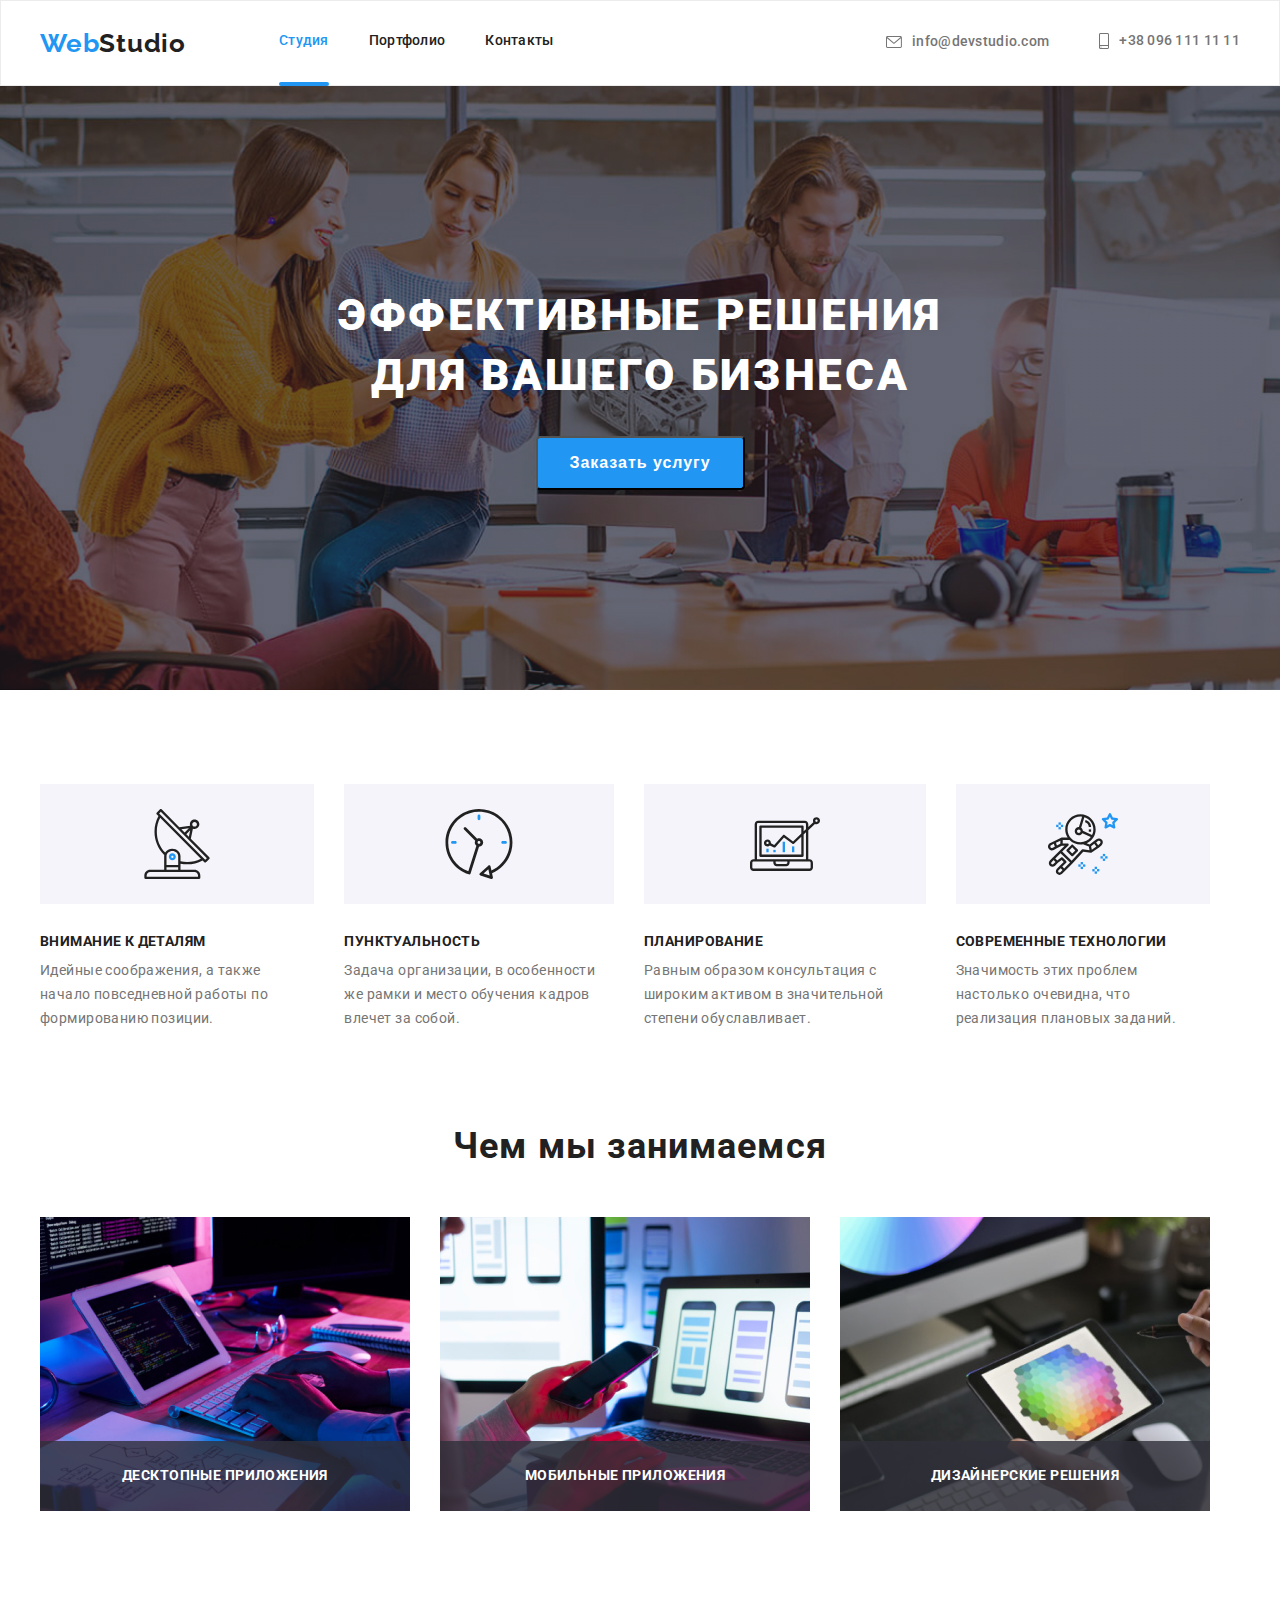
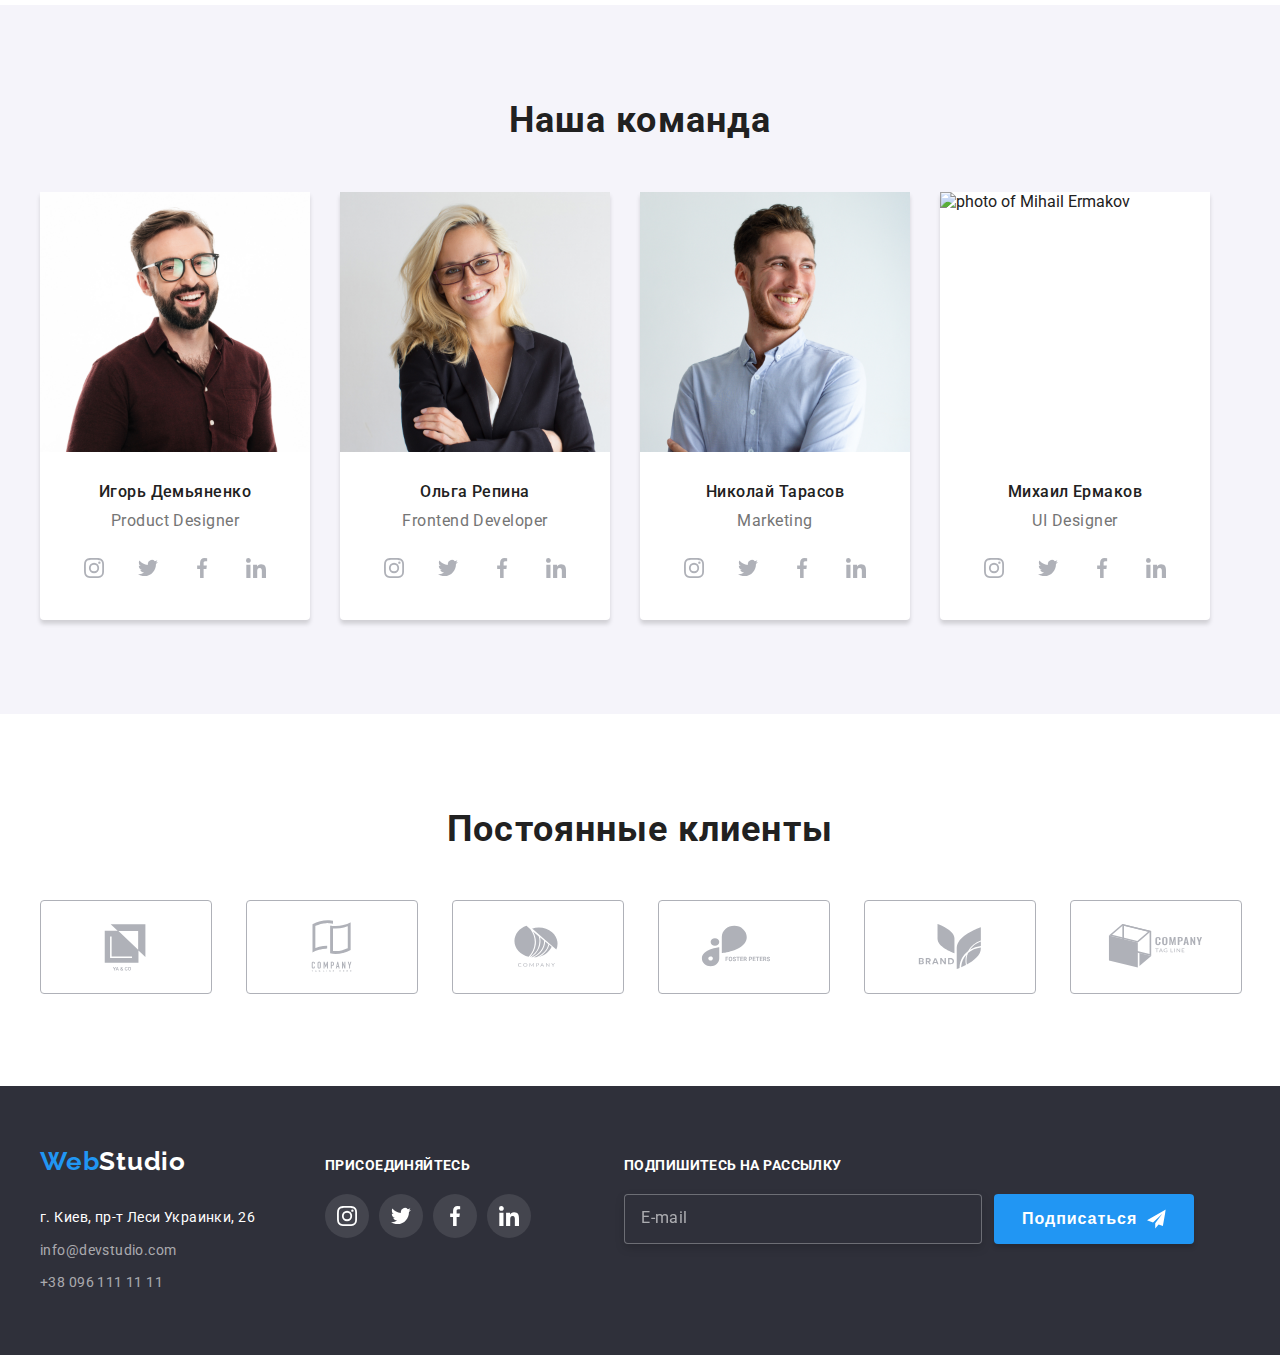
==== index.html @ ad02ba3b "footer+" ====
<!DOCTYPE html>
<html lang="en">
  <head>
    <meta charset="UTF-8" />
    <meta http-equiv="X-UA-Compatible" content="IE=edge" />
    <meta name="viewport" content="width=device-width, initial-scale=1.0" />
    <title>Studio</title>
    <link
      rel="stylesheet"
      href="https://cdnjs.cloudflare.com/ajax/libs/modern-normalize/1.1.0/modern-normalize.min.css"
      integrity="sha512-wpPYUAdjBVSE4KJnH1VR1HeZfpl1ub8YT/NKx4PuQ5NmX2tKuGu6U/JRp5y+Y8XG2tV+wKQpNHVUX03MfMFn9Q=="
      crossorigin="anonymous"
      referrerpolicy="no-referrer"
    />
    <link rel="preconnect" href="https://fonts.gstatic.com" />
    <link rel="preconnect" href="https://fonts.googleapis.com" />
    <link rel="preconnect" href="https://fonts.gstatic.com" crossorigin />
    <link
      href="https://fonts.googleapis.com/css2?family=Raleway:wght@700&family=Roboto:wght@400;500;700;900&display=swap"
      rel="stylesheet"
    />
    <link rel="stylesheet" href="./css/styles.css" />
  </head>
  <body>
    <div>
      <!--Шапка сайта-->
      <header class="page-header">
        <div class="container header-container">
          <nav class="nav-box">
            <a class="nav-logo" href="./index.html"
              ><span class="logo-web">Web</span><span class="logo-studio">Studio</span></a
            >
            <ul class="site-nav">
              <li class="nav-item"><a href="" class="link current">Студия</a></li>
              <li class="nav-item"><a href="./portfolio.html" class="link">Портфолио</a></li>
              <li class="nav-item"><a href="" class="link">Контакты</a></li>
            </ul>
          </nav>
          <!--Контакты -->
          <ul class="contact-nav">
            <li class="item">
              <a href="mailto:info@devstudio.com" class="contacts-link">
                <svg class="contact-nav-icon-f">
                  <use href="./images/hover-images/sprite-hover.svg#icon-envelope-2"></use>
                </svg>
                info@devstudio.com
              </a>
            </li>
            <li class="item">
              <a href="tel:+380961111111" class="contacts-link">
                <svg class="contact-nav-icon-s">
                  <use href="./images/hover-images/sprite-hover.svg#icon-smartphone-2"></use>
                </svg>
                +38 096 111 11 11
              </a>
            </li>
          </ul>
        </div>
      </header>
      <main>
        <!--Герой-hero-->
        <section class="hero">
          <div class="container">
            <div class="hero-container">
              <h1 class="hero-title centered">Эффективные решения для вашего бизнеса</h1>
              <button type="button" class="hero-button" data-modal-open>Заказать услугу</button>
            </div>
          </div>
        </section>
        <!--Приемущества-features-->
        <section class="section">
          <div class="container">
            <h2 class="visually-hidden">Приемущества</h2>
            <ul class="feature-list">
              <li class="feature-item">
                <div class="feature-icon">
                  <svg class="icon">
                    <use href="./images/features-images/sprite-feature.svg#icon-antenna-1"></use>
                  </svg>
                </div>
                <h3 class="feature-title">Внимание к деталям</h3>
                <p class="feature-text">
                  Идейные соображения, а также начало повседневной работы по формированию позиции.
                </p>
              </li>
              <li class="feature-item">
                <div class="feature-icon">
                  <svg class="icon">
                    <use href="./images/features-images/sprite-feature.svg#icon-clock-1"></use>
                  </svg>
                </div>
                <h3 class="feature-title">Пунктуальность</h3>
                <p class="feature-text">
                  Задача организации, в особенности же рамки и место обучения кадров влечет за
                  собой.
                </p>
              </li>
              <li class="feature-item">
                <div class="feature-icon">
                  <svg class="icon">
                    <use href="./images/features-images/sprite-feature.svg#icon-diagram-1"></use>
                  </svg>
                </div>
                <h3 class="feature-title">Планирование</h3>
                <p class="feature-text">
                  Равным образом консультация с широким активом в значительной степени
                  обуславливает.
                </p>
              </li>
              <li class="feature-item">
                <div class="feature-icon">
                  <svg class="icon">
                    <use href="./images/features-images/sprite-feature.svg#icon-astronaut-1"></use>
                  </svg>
                </div>
                <h3 class="feature-title">Современные технологии</h3>
                <p class="feature-text">
                  Значимость этих проблем настолько очевидна, что реализация плановых заданий.
                </p>
              </li>
            </ul>
          </div>
        </section>
        <!--Чем мы занимаемся -  About us-->
        <section class="section about-us-section">
          <div class="container">
            <h2 class="about-us-title">Чем мы занимаемся</h2>
            <ul class="about-us-list">
              <li class="about-us-item">
                <div class="applications-image">
                  <img src="./images/about1.jpg" alt="computer image" width="370" height="295" />
                  <div class="applications">
                    <p class="applications-text">Десктопные приложения</p>
                  </div>
                </div>
              </li>
              <li class="about-us-item">
                <div class="applications-image">
                  <img
                    src="./images/about2.jpg"
                    alt="picture of phone and laptop"
                    width="370"
                    height="295"
                  />
                  <div class="applications">
                    <p class="applications-text">Мобильные приложения</p>
                  </div>
                </div>
              </li>
              <li class="about-us-item">
                <div class="applications-image">
                  <img src="./images/about3.jpg" alt="tablet image" width="370" height="295" />
                  <div class="applications">
                    <p class="applications-text">Дизайнерские решения</p>
                  </div>
                </div>
              </li>
            </ul>
          </div>
        </section>
        <!--Наша команда - team-->
        <section class="section team">
          <div class="container">
            <h2 class="team-head-title">Наша команда</h2>
            <ul class="team-list">
              <li class="team-item">
                <article class="card">
                  <div class="card-thumb">
                    <img
                      src="./images/human1.jpg"
                      alt="photo of Igor Demyanenko"
                      width="270"
                      height="260"
                    />
                  </div>
                  <div class="card-content">
                    <h3 class="title">Игорь Демьяненко</h3>
                    <p class="text">Product Designer</p>
                    <ul class="social-list">
                      <li class="social-item">
                        <a href="#" class="social-link">
                          <svg class="social-icon">
                            <use
                              href="./images/Social-list-image/symbol-defs1.svg#icon-instagram1-1"
                            ></use>
                          </svg>
                        </a>
                      </li>
                      <li class="social-item">
                        <a href="#" class="social-link">
                          <svg class="social-icon">
                            <use
                              href="./images/Social-list-image/symbol-defs1.svg#icon-twitter2-1"
                            ></use>
                          </svg>
                        </a>
                      </li>
                      <li class="social-item">
                        <a href="#" class="social-link">
                          <svg class="social-icon">
                            <use
                              href="./images/Social-list-image/symbol-defs1.svg#icon-facebook3-1"
                            ></use>
                          </svg>
                        </a>
                      </li>
                      <li class="social-item">
                        <a href="#" class="social-link">
                          <svg class="social-icon">
                            <use
                              href="./images/Social-list-image/symbol-defs1.svg#icon-linkedin4-1"
                            ></use>
                          </svg>
                        </a>
                      </li>
                    </ul>
                  </div>
                </article>
              </li>
              <li class="team-item">
                <article class="card">
                  <img
                    src="./images/human2.jpg"
                    alt="photo of Olga Repina"
                    width="270"
                    height="260"
                  />
                  <div class="card-content">
                    <h3 class="title">Ольга Репина</h3>
                    <p class="text">Frontend Developer</p>
                    <ul class="social-list">
                      <li class="social-item">
                        <a href="#" class="social-link">
                          <svg class="social-icon">
                            <use
                              href="./images/Social-list-image/symbol-defs1.svg#icon-instagram1-1"
                            ></use>
                          </svg>
                        </a>
                      </li>
                      <li class="social-item">
                        <a href="#" class="social-link">
                          <svg class="social-icon">
                            <use
                              href="./images/Social-list-image/symbol-defs1.svg#icon-twitter2-1"
                            ></use>
                          </svg>
                        </a>
                      </li>
                      <li class="social-item">
                        <a href="#" class="social-link">
                          <svg class="social-icon">
                            <use
                              href="./images/Social-list-image/symbol-defs1.svg#icon-facebook3-1"
                            ></use>
                          </svg>
                        </a>
                      </li>
                      <li class="social-item">
                        <a href="#" class="social-link">
                          <svg class="social-icon">
                            <use
                              href="./images/Social-list-image/symbol-defs1.svg#icon-linkedin4-1"
                            ></use>
                          </svg>
                        </a>
                      </li>
                    </ul>
                  </div>
                </article>
              </li>
              <li class="team-item">
                <article class="card">
                  <img
                    src="./images/human3.jpg"
                    alt="photo of Nikolay Tarasov"
                    width="270"
                    height="260"
                  />
                  <div class="card-content">
                    <h3 class="title">Николай Тарасов</h3>
                    <p class="text">Marketing</p>
                    <ul class="social-list">
                      <li class="social-item">
                        <a href="#" class="social-link">
                          <svg class="social-icon">
                            <use
                              href="./images/Social-list-image/symbol-defs1.svg#icon-instagram1-1"
                            ></use>
                          </svg>
                        </a>
                      </li>
                      <li class="social-item">
                        <a href="#" class="social-link">
                          <svg class="social-icon">
                            <use
                              href="./images/Social-list-image/symbol-defs1.svg#icon-twitter2-1"
                            ></use>
                          </svg>
                        </a>
                      </li>
                      <li class="social-item">
                        <a href="#" class="social-link">
                          <svg class="social-icon">
                            <use
                              href="./images/Social-list-image/symbol-defs1.svg#icon-facebook3-1"
                            ></use>
                          </svg>
                        </a>
                      </li>
                      <li class="social-item">
                        <a href="#" class="social-link">
                          <svg class="social-icon">
                            <use
                              href="./images/Social-list-image/symbol-defs1.svg#icon-linkedin4-1"
                            ></use>
                          </svg>
                        </a>
                      </li>
                    </ul>
                  </div>
                </article>
              </li>
              <li class="team-item">
                <article class="card">
                  <img
                    src="./images/img_human4.svg"
                    alt="photo of Mihail Ermakov"
                    width="270"
                    height="260"
                  />
                  <div class="card-content">
                    <h3 class="title">Михаил Ермаков</h3>
                    <p class="text">UI Designer</p>
                    <ul class="social-list">
                      <li class="social-item">
                        <a href="#" class="social-link">
                          <svg class="social-icon">
                            <use
                              href="./images/Social-list-image/symbol-defs1.svg#icon-instagram1-1"
                            ></use>
                          </svg>
                        </a>
                      </li>
                      <li class="social-item">
                        <a href="#" class="social-link">
                          <svg class="social-icon">
                            <use
                              href="./images/Social-list-image/symbol-defs1.svg#icon-twitter2-1"
                            ></use>
                          </svg>
                        </a>
                      </li>
                      <li class="social-item">
                        <a href="#" class="social-link">
                          <svg class="social-icon">
                            <use
                              href="./images/Social-list-image/symbol-defs1.svg#icon-facebook3-1"
                            ></use>
                          </svg>
                        </a>
                      </li>
                      <li class="social-item">
                        <a href="#" class="social-link">
                          <svg class="social-icon">
                            <use
                              href="./images/Social-list-image/symbol-defs1.svg#icon-linkedin4-1"
                            ></use>
                          </svg>
                        </a>
                      </li>
                    </ul>
                  </div>
                </article>
              </li>
            </ul>
          </div>
        </section>
        <!--Клиенты - clients-->
        <section class="section clients">
          <div class="container">
            <h2 class="section-title">Постоянные клиенты</h2>
            <ul class="client-list">
              <li class="client-item">
                <a href="#" class="client-link">
                  <svg class="client-icon">
                    <use href="./images/clients-images/symbol-defs1.svg#icon-Logo-1-1"></use>
                  </svg>
                </a>
              </li>
              <li class="client-item">
                <a href="#" class="client-link">
                  <svg class="client-icon">
                    <use href="./images/clients-images/symbol-defs1.svg#icon-Logo-2-1"></use>
                  </svg>
                </a>
              </li>
              <li class="client-item">
                <a href="#" class="client-link">
                  <svg class="client-icon">
                    <use href="./images/clients-images/symbol-defs1.svg#icon-Logo-3-1"></use>
                  </svg>
                </a>
              </li>
              <li class="client-item">
                <a href="#" class="client-link">
                  <svg class="client-icon">
                    <use href="./images/clients-images/symbol-defs1.svg#icon-Logo-4-1"></use>
                  </svg>
                </a>
              </li>
              <li class="client-item">
                <a href="#" class="client-link">
                  <svg class="client-icon">
                    <use href="./images/clients-images/symbol-defs1.svg#icon-Logo-5-1"></use>
                  </svg>
                </a>
              </li>
              <li class="client-item">
                <a href="#" class="client-link">
                  <svg class="client-icon">
                    <use href="./images/clients-images/symbol-defs1.svg#icon-Logo-6-1"></use>
                  </svg>
                </a>
              </li>
            </ul>
          </div>
        </section>
      </main>
      <!--************Footer****************-->
      <footer class="footer">
        <div class="container footer-container">
          <div class="footer-addres">
            <a class="footer-logo" href="#"
              ><span class="f-web">Web</span><span class="f-webstudio">Studio</span></a
            >
            <address class="adress">
              <ul class="footer-addres">
                <li class="footer-item">
                  <a
                    href="https://www.google.com/maps/place/%D0%B1%D1%83%D0%BB%D1%8C%D0%B2%D0%B0%D1%80+%D0%9B%D0%B5%D1%81%D1%96+%D0%A3%D0%BA%D1%80%D0%B0%D1%97%D0%BD%D0%BA%D0%B8,+26,+%D0%9A%D0%B8%D1%97%D0%B2,+02000/@50.4271245,30.5353084,15.75z/data=!4m5!3m4!1s0x40d4cf0e033ecbe9:0x57a4dffefec77da0!8m2!3d50.4265807!4d30.5383858"
                    class="address-map"
                    >г. Киев, пр-т Леси Украинки, 26</a
                  >
                </li>
                <li class="footer-item">
                  <a href="mailto:info@devstudio.com" class="contacts">info@devstudio.com</a>
                </li>
                <li class="footer-item">
                  <a href="tel:+380961111111" class="contacts">+38 096 111 11 11</a>
                </li>
              </ul>
            </address>
          </div>

          <div class="fsocial-title">
            <h2 class="footer-title">присоединяйтесь</h2>
            <ul class="fsocial-list">
              <li class="fsocial-item">
                <a href="#" class="fsocial-link">
                  <svg class="fsocial-icon">
                    <use href="./images/footer-networks/sprite-footer1.svg#icon-instagram1-1"></use>
                  </svg>
                </a>
              </li>
              <li class="fsocial-item">
                <a href="#" class="fsocial-link">
                  <svg class="fsocial-icon" width="20" height="20">
                    <use href="./images/footer-networks/sprite-footer1.svg#icon-twitter2-1"></use>
                  </svg>
                </a>
              </li>
              <li class="fsocial-item">
                <a href="#" class="fsocial-link">
                  <svg class="fsocial-icon" width="20" height="20">
                    <use href="./images/footer-networks/sprite-footer1.svg#icon-facebook3-1"></use>
                  </svg>
                </a>
              </li>
              <li class="fsocial-item">
                <a href="#" class="fsocial-link">
                  <svg class="fsocial-icon" width="20" height="20">
                    <use href="./images/footer-networks/sprite-footer1.svg#icon-linkedin4-1"></use>
                  </svg>
                </a>
              </li>
            </ul>
          </div>

          <div class="subscribe-container">
            <h2 class="sub-text">Подпишитесь на рассылку</h2>
            <ul class="subscribe-email">
              <!-- div class="subscribe-email" -->
              <li class="www">
                <label for="subscribe-email" class="subscribe-title"></label>
                <input
                  id="subscribe-email"
                  class="subscribe-input"
                  type="email"
                  name="email"
                  placeholder="E-mail"
                />
                <!-- </div> -->
              </li>
              <li class="www">
                <button type="submit" class="subscribe-submit">
                  Подписаться
                  <svg class="icon-send" width="24" height="24">
                    <use href="./images/footer-networks/sprite-footer2.svg#icon-airplane2"></use>
                  </svg>
                </button>
              </li>
            </ul>
          </div>
        </div>
      </footer>
    </div>

    <!---------------Modal window------------------>

    <div class="backdrop is-hidden" data-modal>
      <div class="modal">
        <button class="modal-close" data-modal-close>
          <svg class="modal-close-icon" width="11" height="11">
            <use href="./images/modal/symbol-defs.svg#icon-closed-button"></use>
          </svg>
        </button>
      </div>
    </div>

    <script src="./js/modal.js"></script>
  </body>
</html>
---- css/styles.css ----
:root {
  --titles-text-color-first: #212121;
  --text-color: #757575;
  --accent-color-text: #ffffff;
  --accent-color: #2196f3;
  --accent-color-sec: #1a72b9;
  --background-color: #2f303a;
  --logo-color: #000000;
  --backing-color: #f5f4fa;
  --header-color: #ececec;
  --portfolio-color: #e5e5e5;
  --clients-color: #afb1b8;
  --time: cubic-bezier(0.4, 0, 0.2, 1);

  /* первичный цвет фона - #E5E5E5; */
  /*  вторичный цвет фона - #F5F4FA;*/
  /* основной фон кнопок партфолио #F5F4FA */
}
h1,
h2,
h3,
h4,
h5,
h6,
p {
  margin-top: 0;
  margin-bottom: 0;
}
ul {
  margin: 0;
  list-style: none;
  padding-inline-start: 0;
}
a {
  text-decoration: none;
  cursor: pointer;
}
img {
  display: block;
  max-width: 100%;
  height: auto;
}
body {
  font-family: Roboto, sans-serif;
  background-color: var(-accent-color-text);
  color: var(--titles-text-color-first);
  margin: 0; /* Чтобы снять авто-margin браузера*/
}
ul {
  list-style: none;
  padding: 0;
}
.visually-hidden {
  position: absolute;
  clip: rect(0 0 0 0);
  width: 1px;
  height: 1px;
  margin: -1px;
}
/* Page-header */
.page-header {
  border: 1px solid var(--header-color);
}
.header-container {
  display: flex;
  align-items: center;
}
.container {
  width: 1200px;
  margin-left: auto;
  margin-right: auto;
  padding-left: 15px;
  padding-right: 15px;
}
.nav-box {
  align-items: center;
  /* justify-content: space-between; */
  background-color: var(--accent-color-text);
}

.site-nav .link .current {
  color: var(--accent-color);
}
.link.current {
  color: var(--accent-color);
}
.current::after {
  content: '';
  display: block;
  position: relative;
  top: 33px;

  width: 100%;
  height: 4px;
  background-color: var(--accent-color);
  border-radius: 2px;
}

.nav-logo {
  margin-right: 93px;
}
.site-nav {
  display: flex;
}
.site-nav .nav-item + .nav-item {
  margin-left: 40px;
}
.nav-logo {
  margin-right: 93px;
  text-decoration: none;
}
.logo-web {
  font-family: Raleway, sans-serif;
  color: var(--accent-color);
  font-weight: 700;
  font-size: 26px;
  line-height: 1.19;
  letter-spacing: 0.03em;

  transition: color 250ms var(--time);
}
.logo-web:hover,
.logo-web:focus {
  color: var(--accent-color);
}
.logo-studio {
  font-family: Raleway, sans-serif;
  color: var(--titles-text-color-first);
  font-weight: 700;
  font-size: 26px;
  line-height: 1.19;
  letter-spacing: 0.03em;

  transition: color 250ms var(--time);
}
.logo-studio:hover,
.logo-studio:focus {
  color: var(--accent-color);
}
.nav-box {
  display: flex;
}
.site-nav {
  display: flex;
}
/* .site-nav .item+ .item{
  margin-left: 50px;
} */
/* .site-nav .item:not(:last-child) {
  margin-right: 50px;
} */
.site-nav .link {
  display: block; /* делает элемент блочным */
  padding-top: 32px;
  padding-bottom: 32px;
  color: var(--titles-text-color-first);
  font-weight: 500;
  font-size: 14px;
  line-height: 1.14;
  letter-spacing: 0.02em;
  text-decoration: none;

  transition: color 250ms var(--time);
}
.site-nav .link:hover,
.site-nav .link:focus {
  color: var(--accent-color);
}
.site-nav .link.current {
  color: var(--accent-color);
}
/* Contacts */
.contact-nav {
  display: flex;
  margin-left: auto;
}
.contact-nav .item + .item {
  margin-left: 50px;
}
.contact-nav-icon-f {
  width: 16px;
  height: 12px;
  margin-right: 10px;
  fill: currentColor;
}
.contact-nav-icon-s {
  width: 10px;
  height: 16px;
  margin-right: 10px;
  fill: currentColor;
}
.contacts-link {
  display: inline-flex;
  align-items: center;
  color: var(--text-color);
  font-weight: 500;
  font-size: 14px;
  line-height: 1.14;
  letter-spacing: 0.02em;

  transition: color 250ms var(--time);
}
.contact-nav.item:last-child {
  margin-right: 0;
}
.contacts-link:hover,
.contacts-link:focus {
  color: var(--accent-color);
}

/* Hero */
.hero {
  padding-top: 200px;
  padding-bottom: 200px;
  max-width: 1600px;
  margin-left: auto;
  margin-right: auto;
  text-align: center;
  background-repeat: no-repeat;
  background-size: cover;
  background-position: center;
  background-image: linear-gradient(to right, rgba(47, 48, 58, 0.4), rgba(47, 48, 58, 0.4)),
    url(../images/Head.jpg);
}
.hero-title.centered {
  text-align: center;
  margin-bottom: 30px;
  width: 696px;
  text-align: center;
  margin-left: auto;
  margin-right: auto;
  font-weight: 900;
  font-size: 44px;
  line-height: 1.36;
  letter-spacing: 0.06em;
  text-transform: uppercase;
  color: var(--accent-color-text);
}
/* Hero button*/
.hero-button {
  color: var(--accent-color-text);
  background-color: var(--accent-color);
  cursor: pointer;
  font-weight: 700;
  font-size: 16px;
  line-height: 1.87;
  letter-spacing: 0.06em;
  text-decoration: none;
  border-radius: 4px;
  padding: 10px 32px;

  transition: background-color 250ms var(--time);
}
.hero-button:hover,
.hero-button:focus {
  color: var(--accent-color-text);
  background-color: var(--accent-color-sec);
}
/* Features - Приемущества */
.hidden {
  visibility: hidden;
}
.section {
  padding: 94px 0;
}
.section-titles h2 {
  visibility: hidden;
}
.feature-list {
  display: flex;
}

.feature-item:not(first-child) {
  margin-right: 30px;
}
.feature-title {
  color: var(--titles-text-color-first);
  font-weight: 700;
  font-size: 14px;
  line-height: 1.14;
  letter-spacing: 0.03em;
  text-transform: uppercase;
}
.feature-text {
  margin-top: 10px;
  color: var(--text-color);
  font-size: 14px;
  line-height: 1.71;
  letter-spacing: 0.03em;
}
.feature-icon {
  display: flex;
  justify-content: center;
  align-items: center;
  height: 120px;
  background-color: var(--backing-color);
  margin-bottom: 30px;
}
.feature-icon .icon {
  width: 70px;
  height: 70px;
}
/* About us */
.about-us-section {
  text-align: center;
  padding-top: 0px;
  padding-bottom: 94px;
}
.about-us-title {
  color: var(--titles-text-color-first);
  font-weight: 700;
  font-size: 36px;
  line-height: 1.17;
  text-align: center;
  letter-spacing: 0.03em;
}
.about-us-list {
  display: flex;
  margin-top: 50px;
  margin-left: -30px;
}
.about-us-item {
  margin-left: 30px;
}
.applications-image {
  position: relative;
}
.applications {
  position: absolute;
  bottom: 0;
  display: flex;
  justify-content: center;
  align-items: center;
  width: 370px;
  height: 70px;
  background-color: rgba(47, 48, 58, 0.8);
}
.applications-text {
  color: var(--accent-color-text);
  font-weight: 700;
  font-size: 14px;
  line-height: 1.14;
  text-align: center;
  letter-spacing: 0.03em;
  text-transform: uppercase;
}
/* .about-us-item:first-child {
  margin-left: 0px;
} */
/*Team */
.team {
  background-color: var(--backing-color);
}
.team-container {
  margin-left: auto;
  margin-right: auto;
  padding-left: 15px;
  padding-right: 15px;
}
.team-head-title {
  margin-bottom: 50px;
  color: var(-titles-text-color-first);
  font-weight: 700;
  font-size: 36px;
  line-height: 1.17;
  text-align: center;
  letter-spacing: 0.03em;
}
.team-list {
  display: flex;
  margin-left: -30px;
}
.team-item {
  flex-basis: calc(100% / 4-30px);
  margin-left: 30px;
  background-color: var(--accent-color-text);
  border-radius: 0px 0px 4px 4px;
  box-shadow: 0px 4px 4px rgba(0, 0, 0, 0.15);
}
.card-content {
  padding-top: 30px;
  padding-bottom: 30px;
}
.title {
  color: var(--titles-text-color-first);
  font-weight: 500;
  font-size: 16px;
  line-height: 1.19;
  text-align: center;
  letter-spacing: 0.03em;
}
.text {
  color: var(--text-color);
  margin-top: 10px;
  font-weight: normal;
  font-size: 16px;
  line-height: 1.19;
  text-align: center;
  letter-spacing: 0.03em;
}
.social-list {
  display: flex;
  justify-content: center;
  margin-top: 16px;
}
.social-item {
  width: 44px;
  height: 44px;
  margin-left: 10px;
}
.social-item:first-child {
  margin-left: 0;
}

.social-link {
  display: flex;
  align-items: center;
  justify-content: center;
  width: 100%;
  height: 100%;
  border-radius: 50%;
  color: var(--clients-color);

  transition: color 250ms var(--time), background-color 250ms var(--time);
}

.social-link:hover,
.social-link:focus {
  color: var(--accent-color-text);
  background-color: var(--accent-color);
}

.social-link:hover .social-icon,
.social-link:focus .social-icon {
  fill: var(--accent-color-text);
}
.social-icon {
  width: 20px;
  height: 20px;
  fill: currentColor;
}
/******** Buttons **************/

.ul-filter {
  display: flex;
  justify-content: center;
  margin-bottom: 50px;
}
.btn {
  padding: 8px 22px;
  border-style: none;
  cursor: pointer;
  border-radius: 4px;
  color: var(--titles-text-color-first);
  background-color: var(--backing color);
  text-align: center;
  border: 1px solid transparent;
  border-radius: 4px;

  transition: color 250ms var(--time), background-color 250ms var(--time),
    box-shadow color 250ms var(--time);
}
.filter-item:not(:first-child) {
  margin-left: 8px;
}
.btn:hover,
.btn:focus {
  color: var(--accent-color-text);
  background-color: var(--accent-color);
  box-shadow: 0px 3px 1px rgba(0, 0, 0, 0.12), 0px 1px 2px rgba(0, 0, 0, 0.08),
    0px 2px 2px rgba(0, 0, 0, 0.1);
}
/************** Portfolio ******************/
.portfolio {
  display: flex;
  flex-wrap: wrap;
  margin: -15px;
}
.portfolio-image {
  margin: 15px;
  width: 370px;
  display: block;
}
.portfolio-img {
  display: block;
  align-items: center;
  background-color: var(--accent-color-text);
}
.portfolio-img:hover,
.portfolio-img:focus {
  box-shadow: 1px 4px 6px rgba(0, 0, 0, 0.16), 0px 4px 4px rgba(0, 0, 0, 0.06),
    0px 1px 1px rgba(0, 0, 0, 0.12);
}

/* ************** */
.portfolio-thumb {
  width: 370px;
  position: relative;
}
.thumb-box {
  position: relative;
  overflow: hidden;
}
.thumb-text {
  /* opacity: 0; */
  position: absolute;
  overflow: hidden;
  background-color: rgba(33, 150, 243, 0.9);
  left: 0;
  top: 0;
  width: 370px;
  height: 294px;

  display: flex;
  justify-content: center;
  align-items: center;
  padding: 63px 24px;

  font-style: normal;
  font-size: 18px;
  line-height: 1.56;
  letter-spacing: 0.03em;
  color: var(--accent-color-text);
  transform: translateY(100%);

  transition: transform 250ms var(--time);
}
.portfolio-img:hover .thumb-text,
.portfolio-img:focus .thumb-text {
  transform: translateZ(0);
  overflow: visible;
}

/* .thumb-box:hover .thumb-text {
  opacity: 1;
} */

/* ************************ */
.portfolio-title {
  color: var(--titles-text-color-first);
  font-weight: 700;
  font-size: 18px;
  line-height: 2;
  letter-spacing: 0.06em;
}
.portfolio-text {
  margin-top: 4px;
  color: var(--text-color);
  font-size: 16px;
  line-height: 1.87;
  letter-spacing: 0.03em;
}
.flex-container {
  display: flex;
  flex-wrap: wrap;
}
.flex-element {
  width: calc((100%-60) / 3);
}
.flex-element:nth-child(3n) {
  margin-right: 0;
}
.portfolio-name {
  padding: 20px 24px;
  border-bottom: 1px solid #eeeeee;
  border-right: 1px solid #eeeeee;
  border-left: 1px solid #eeeeee;
}
/* clients */
.clients {
  padding: 94px auto;
  background-color: var(-portfolio-color);
}
.section-title {
  margin-bottom: 50px;
  font-weight: 700;
  font-size: 36px;
  line-height: 1.17;
  text-align: center;
  letter-spacing: 0.03em;
}
.client-list {
  display: flex;
  justify-content: space-between;
  margin-top: 50px;
}
.client-item {
  width: 170px;
  height: 92px;
  margin-left: 30px;
}
.client-item:first-child {
  margin-left: 0;
}
.client-link {
  display: flex;
  justify-content: center;
  align-items: center;
  color: var(--clients-color);
  border: 1px solid var(--clients-color);
  border-radius: 4px;
  width: 100%;
  height: 100%;

  transition: color 250ms var(--time), background-color 250ms var(--time);
}

.client-link:hover,
.client-link:focus {
  color: var(--accent-color);
  border-color: var(--accent-color);
}
.client-link:hover .client-icon,
.client-link:focus .client-icon {
  fill: var(--accent-color);
}
.client-icon {
  width: 106px;
  height: 60px;
  fill: currentColor;
}
/************************* Footer ********************/
.footer {
  padding-top: 60px;
  padding-bottom: 60px;
  background-color: var(--background-color);
}
.footer-container {
  display: flex;
  align-items: baseline;
}
.footer-logo {
  font-family: Raleway, sans-serif;
  color: var(--accent-color-text);
  font-weight: 700;
  font-size: 26px;
  line-height: 1.19;
  letter-spacing: 0.03em;
}
.f-web {
  color: var(--accent-color);
  font-family: Raleway;
  font-weight: 700;
  font-size: 26px;
  line-height: 1.19;
  letter-spacing: 0.03em;

  transition: color 250ms var(--time);
}
.f-webstudio {
  font-family: Raleway;
  font-weight: 700;
  font-size: 26px;
  line-height: 1.19;
  letter-spacing: 0.03em;

  transition: color 250ms var(--time);
}
.footer-logo:hover,
.footer-logo:focus {
  color: var(--accent-color);
}
.footer-addres {
  display: inline-block;
}
.address-map {
  display: inline-block;
  font-style: normal;
  margin-top: 20px;
  color: var(--accent-color-text);
  font-style: normal;
  font-size: 14px;
  line-height: 1.71;
  letter-spacing: 0.03em;

  transition: color 250ms var(--time);
}
.contacts {
  color: rgba(255, 255, 255, 0.6);
  font-style: normal;
  font-size: 14px;
  line-height: 1.71;
  letter-spacing: 0.03em;

  transition: color 250ms var(--time);
}

.footer-item {
  margin-top: 9px;
}

.address-map:hover,
.address-map:focus {
  color: var(--accent-color);
}
.contacts:hover,
.contacts:focus {
  color: var(--accent-color);
}
.fsocial-title {
  margin-left: 70px;
}
.footer-title {
  color: var(--accent-color-text);
  font-weight: 700;
  font-size: 14px;
  line-height: 1.14;
  letter-spacing: 0.03em;
  text-transform: uppercase;
}
.fsocial-list {
  display: flex;
  justify-content: center;
  margin-top: 20px;
}
.fsocial-icon {
  width: 20px;
  height: 20px;
}
.fsocial-item {
  width: 44px;
  height: 44px;
  margin-left: 10px;
}
.fsocial-item:first-child {
  margin-left: 0;
}
.fsocial-link {
  display: flex;
  justify-content: center;
  align-items: center;
  width: 100%;
  height: 100%;
  border-radius: 50%;
  color: #afb1b8;
  background: rgba(255, 255, 255, 0.1);

  transition: color 250ms var(--time), background-color 250ms var(--time);
}
.fsocial-icon {
  fill: var(--accent-color-text);
}

.fsocial-link:hover,
.fsocial-link:focus {
  fill: var(--accent-color-text);
  background-color: var(--accent-color);
}
.fsocial-link:hover .fsocial-icon,
.fsocial-link:focus .fsocial-icon {
  fill: var(--accent-color-text);
}

/* ****************subscribe */

.subscribe-container {
  width: 570px;
  height: 86px;
  margin-left: 93px;
  display: flex;
  align-items: flex-start;
  flex-direction: column;
}
.subscribe-email {
  display: flex;
  justify-content: center;
  align-items: center;

  /* display: inline-block;
  margin-right: 12px; */
}
.www {
  margin-top: 20px;
}
.sub-text {
  /* margin-bottom: 20px; */

  font-weight: 700;
  font-size: 14px;
  line-height: 1.14;
  letter-spacing: 0.03em;
  text-transform: uppercase;

  color: #ffffff;
  cursor: pointer;
}
.subscribe-input {
  padding-left: 16px;
  margin-right: 12px;
  width: 358px;
  height: 50px;
  border: 1px solid rgba(255, 255, 255, 0.3);
  box-sizing: border-box;
  filter: drop-shadow(0px 4px 4px rgba(0, 0, 0, 0.15));
  border-radius: 4px;
  background: #2f303a;
}
.subscribe-input::placeholder {
  font-family: Roboto;
  font-style: normal;
  font-weight: normal;
  font-size: 16px;
  line-height: 20px;

  display: flex;
  align-items: center;
  letter-spacing: 0.03em;

  color: rgba(255, 255, 255, 0.6);
}
.subscribe-submit {
  width: 200px;
  height: 50px;
  cursor: pointer;
}
.subscribe-submit {
  font-style: normal;
  font-weight: 700;
  font-size: 16px;
  line-height: 1.87;

  padding: 10px 28px;
  display: flex;
  align-items: center;
  text-align: center;
  letter-spacing: 0.06em;
  color: #ffffff;
  background: #2196f3;
  box-shadow: 0px 4px 4px rgba(0, 0, 0, 0.15);
  border-radius: 4px;
  border: transparent;
}
.icon-send {
  margin-left: 10px;
}

/* *******Modal window********** */

.backdrop {
  position: fixed;
  top: 0;
  left: 0;
  width: 100%;
  height: 100%;
  background-color: rgba(0, 0, 0, 0.4);

  opacity: 1;
  transition: opacity 250ms var(--time);
}
.backdrop.is-hidden {
  opacity: 0;
  pointer-events: none; /* пропускает через себя клик*/
}
.backdrop.is-hidden .modal {
  transform: (-50%, -50%) scale(0.9);
}
.modal {
  position: absolute;
  top: 50%;
  left: 50%;
  transform: translate(-50%, -50%) scale(1);

  min-width: 528px;
  min-height: 581px;
  background-color: var(--accent-color-text);

  border-radius: 4px;
  background-color: #ffffff;
  box-shadow: 0px 1px 3px rgba(0, 0, 0, 0.12), 0px 1px 1px rgba(0, 0, 0, 0.14),
    0px 2px 1px rgba(0, 0, 0, 0.2);

  /* transition: background-color, 250ms, var(--time); */
  transform: (-50%, -50%) scale(1);
  transition: transform 250ms var(--time);
}
.modal-close {
  position: absolute;
  top: 8px;
  right: 8px;
  cursor: pointer;

  display: flex;
  justify-content: center;
  align-items: center;
  width: 30px;
  height: 30px;
  border-radius: 50%;

  border: 1px solid rgba(0, 0, 0, 0.1);
  background: var(--accent-color-text);
}
.modal-close-icon:hover,
.modal-close-icon:focus {
  color: var(--accent-color-text);
}
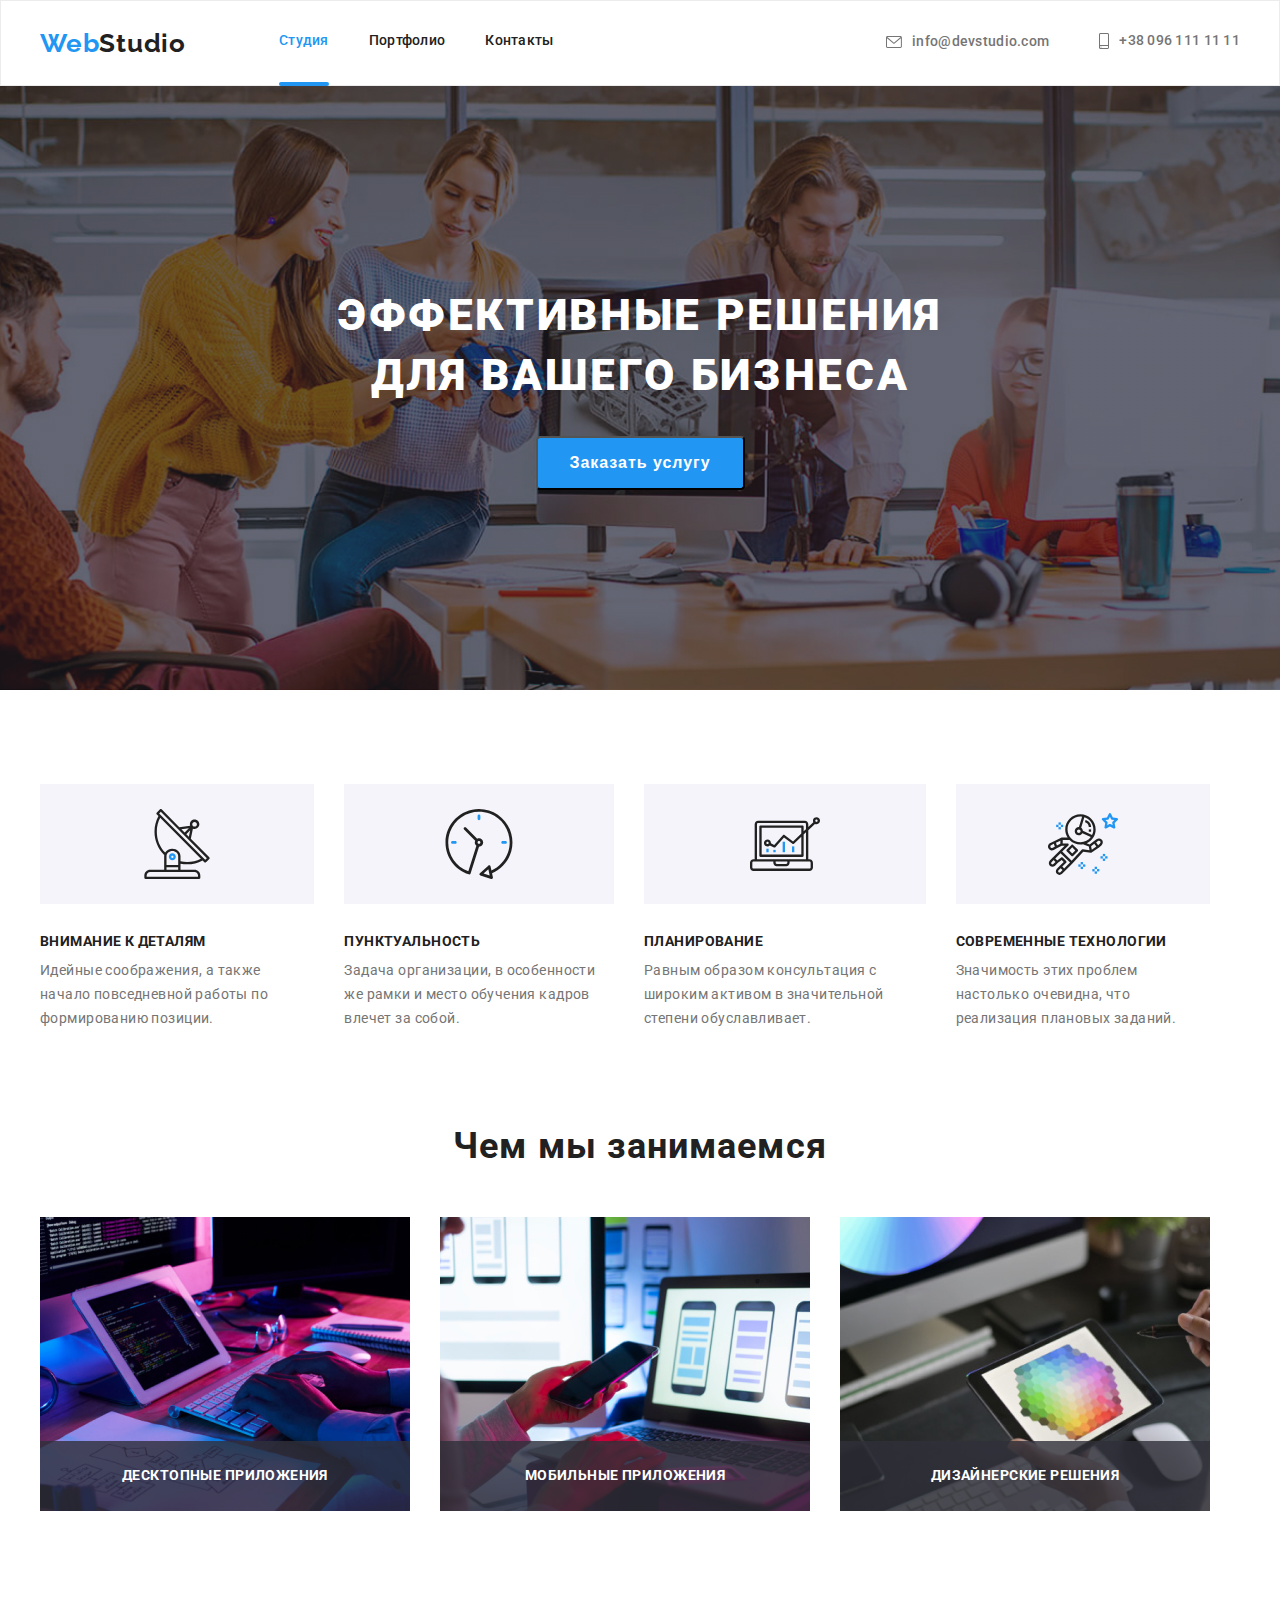
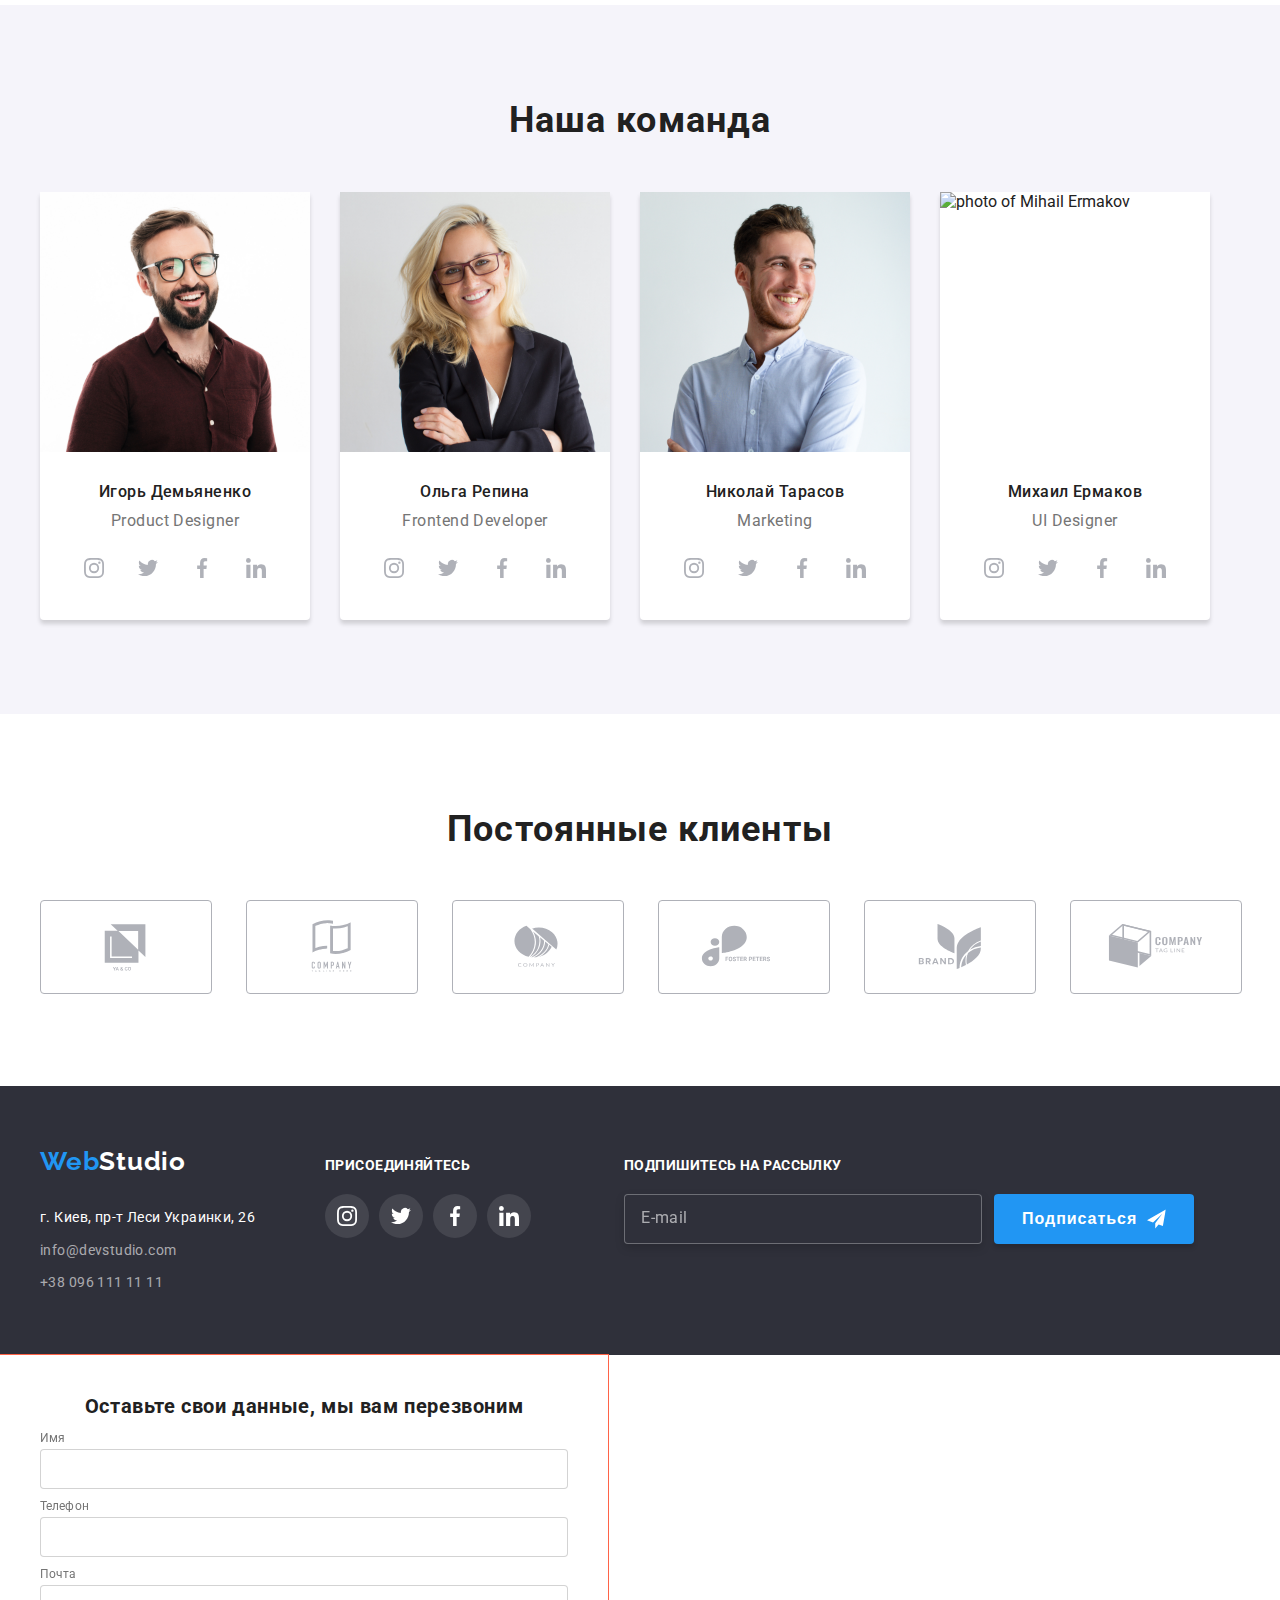
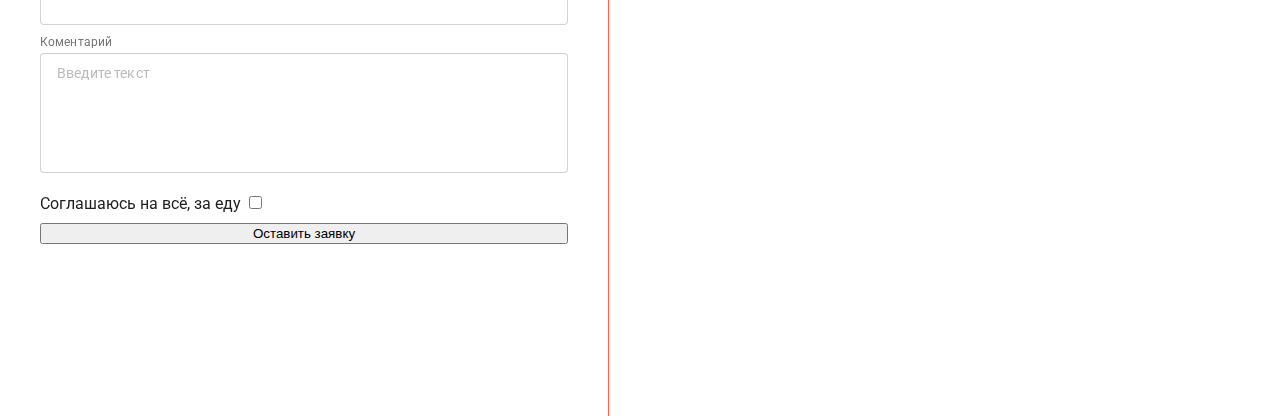
==== commit daf5c9f4: "11" ====
--- a/index.html
+++ b/index.html
@@ -486,12 +486,10 @@
               </li>
             </ul>
           </div>
-
           <div class="subscribe-container">
             <h2 class="sub-text">Подпишитесь на рассылку</h2>
             <ul class="subscribe-email">
-              <!-- div class="subscribe-email" -->
-              <li class="www">
+              <li class="subscribe-item">
                 <label for="subscribe-email" class="subscribe-title"></label>
                 <input
                   id="subscribe-email"
@@ -500,9 +498,8 @@
                   name="email"
                   placeholder="E-mail"
                 />
-                <!-- </div> -->
-              </li>
-              <li class="www">
+              </li>
+              <li class="subscribe-item">
                 <button type="submit" class="subscribe-submit">
                   Подписаться
                   <svg class="icon-send" width="24" height="24">
@@ -528,6 +525,52 @@
       </div>
     </div>
 
+    <form class="form-container">
+      <p class="form-text">Оставьте свои данные, мы вам перезвоним</p>
+
+      <div class="form-field">
+        <label for="name" class="form-label">Имя</label>
+        <input type="text" class="form-input" name="name" id="name" placeholder=" " />
+        <svg class="form-icon" width="18" height="18">
+          <use href="./images/modal-container/symbol-defs.svg#icon-icon"></use>
+        </svg>
+      </div>
+
+      <div class="form-field">
+        <label for="tel" class="form-label">Телефон</label>
+        <input type="tel" class="form-input" name="tel" id="tel" placeholder=" " />
+        <svg class="form-icon" width="18" height="18">
+          <use href="./images/modal-container/symbol-defs.svg#icon-phonetube"></use>
+        </svg>
+      </div>
+
+      <div class="form-field">
+        <label for="mail" class="form-label">Почта</label>
+        <input type="email" class="form-input" name="mail" id="mail" placeholder=" " />
+        <svg class="form-icon" width="16" height="12">
+          <use href="./images/modal-container/symbol-defs.svg#icon-mail"></use>
+        </svg>
+      </div>
+
+      <div class="form-field">
+        <label for="message" class="form-label">Коментарий</label>
+        <textarea
+          id="message"
+          name="text"
+          class="form-message"
+          placeholder="Введите текст"
+        ></textarea>
+      </div>
+
+      <div class="form-field">
+        <label for="policy">Соглашаюсь на всё, за еду</label>
+
+        <input type="checkbox" name="policy" id="policy" />
+      </div>
+
+      <button type="submit">Оставить заявку</button>
+    </form>
+
     <script src="./js/modal.js"></script>
   </body>
 </html>
--- a/css/styles.css
+++ b/css/styles.css
@@ -769,7 +769,7 @@
   /* display: inline-block;
   margin-right: 12px; */
 }
-.www {
+.subscribe-item {
   margin-top: 20px;
 }
 .sub-text {
@@ -782,7 +782,6 @@
   text-transform: uppercase;
 
   color: #ffffff;
-  cursor: pointer;
 }
 .subscribe-input {
   padding-left: 16px;
@@ -893,3 +892,112 @@
 .modal-close-icon:focus {
   color: var(--accent-color-text);
 }
+
+.form-container {
+  width: 528px;
+  height: 581px;
+  padding: 40px;
+  outline: 1px solid tomato;
+
+  cursor: pointer;
+  display: flex;
+  flex-direction: column;
+}
+.form-text {
+  margin-bottom: 12px;
+  color: #212121;
+  /* color: var(--titles-text-color-first); */
+  font-style: normal;
+  font-weight: 700;
+  font-size: 20px;
+  line-height: 1.17;
+  letter-spacing: 0.03em;
+  text-align: center;
+}
+.form-field {
+  margin-bottom: 10px;
+  position: relative;
+  /* display: flex;
+  flex-direction: column;
+
+  font-weight: 400;
+  font-size: 12px;
+  line-height: 1.21;
+  letter-spacing: 0.01em; */
+}
+/* .form-field input {
+  margin: 0;
+  padding: 12px 15px;
+  width: 448px;
+  height: 40px;
+  border-radius: 4px;
+  border: 1px solid rgba(33, 33, 33, 0.2);
+} */
+.form-label {
+  display: block;
+  font-style: normal;
+  font-size: 12px;
+  line-height: 1.17;
+  letter-spacing: 0.01em;
+  color: #757575;
+  margin-bottom: 4px;
+  cursor: pointer;
+  position: relative;
+}
+/* .form-field label {
+  margin-bottom: 4px;
+} */
+
+/* .form-input:hover + .form-label {
+  color: red;
+} */
+.form-input,
+.form-message {
+  width: 100%;
+  height: 40px;
+  padding: 10px 42px;
+
+  border: 1px solid rgba(33, 33, 33, 0.2);
+  box-sizing: border-box;
+  border-radius: 4px;
+  outline: none;
+}
+.form-input:focus {
+  outline: 1px solid #2196f3;
+}
+.form-message {
+  display: block;
+  margin-bottom: 10px;
+  width: 100%;
+  height: 120px;
+  resize: none;
+  padding: 12px 16px;
+  font-family: inherit;
+  border: 1px solid rgba(33, 33, 33, 0.2);
+  border-radius: 4px;
+  outline: none;
+}
+.form-message:focus {
+  outline: 1px solid #2196f3;
+  border: 1px solid #2196f3;
+}
+.form-message::placeholder {
+  font-style: normal;
+  font-size: 14px;
+  line-height: 1.14;
+  letter-spacing: 0.01em;
+  color: rgba(117, 117, 117, 0.5);
+}
+.form-icon {
+  position: absolute;
+  top: 50%;
+  left: 12px;
+  width: 18px;
+  height: 18px;
+}
+/* .form-input:focus ~ .icon {
+  color: #2196f3;
+} */
+.form-input:focus-within > .icon {
+  color: #2196f3;
+}
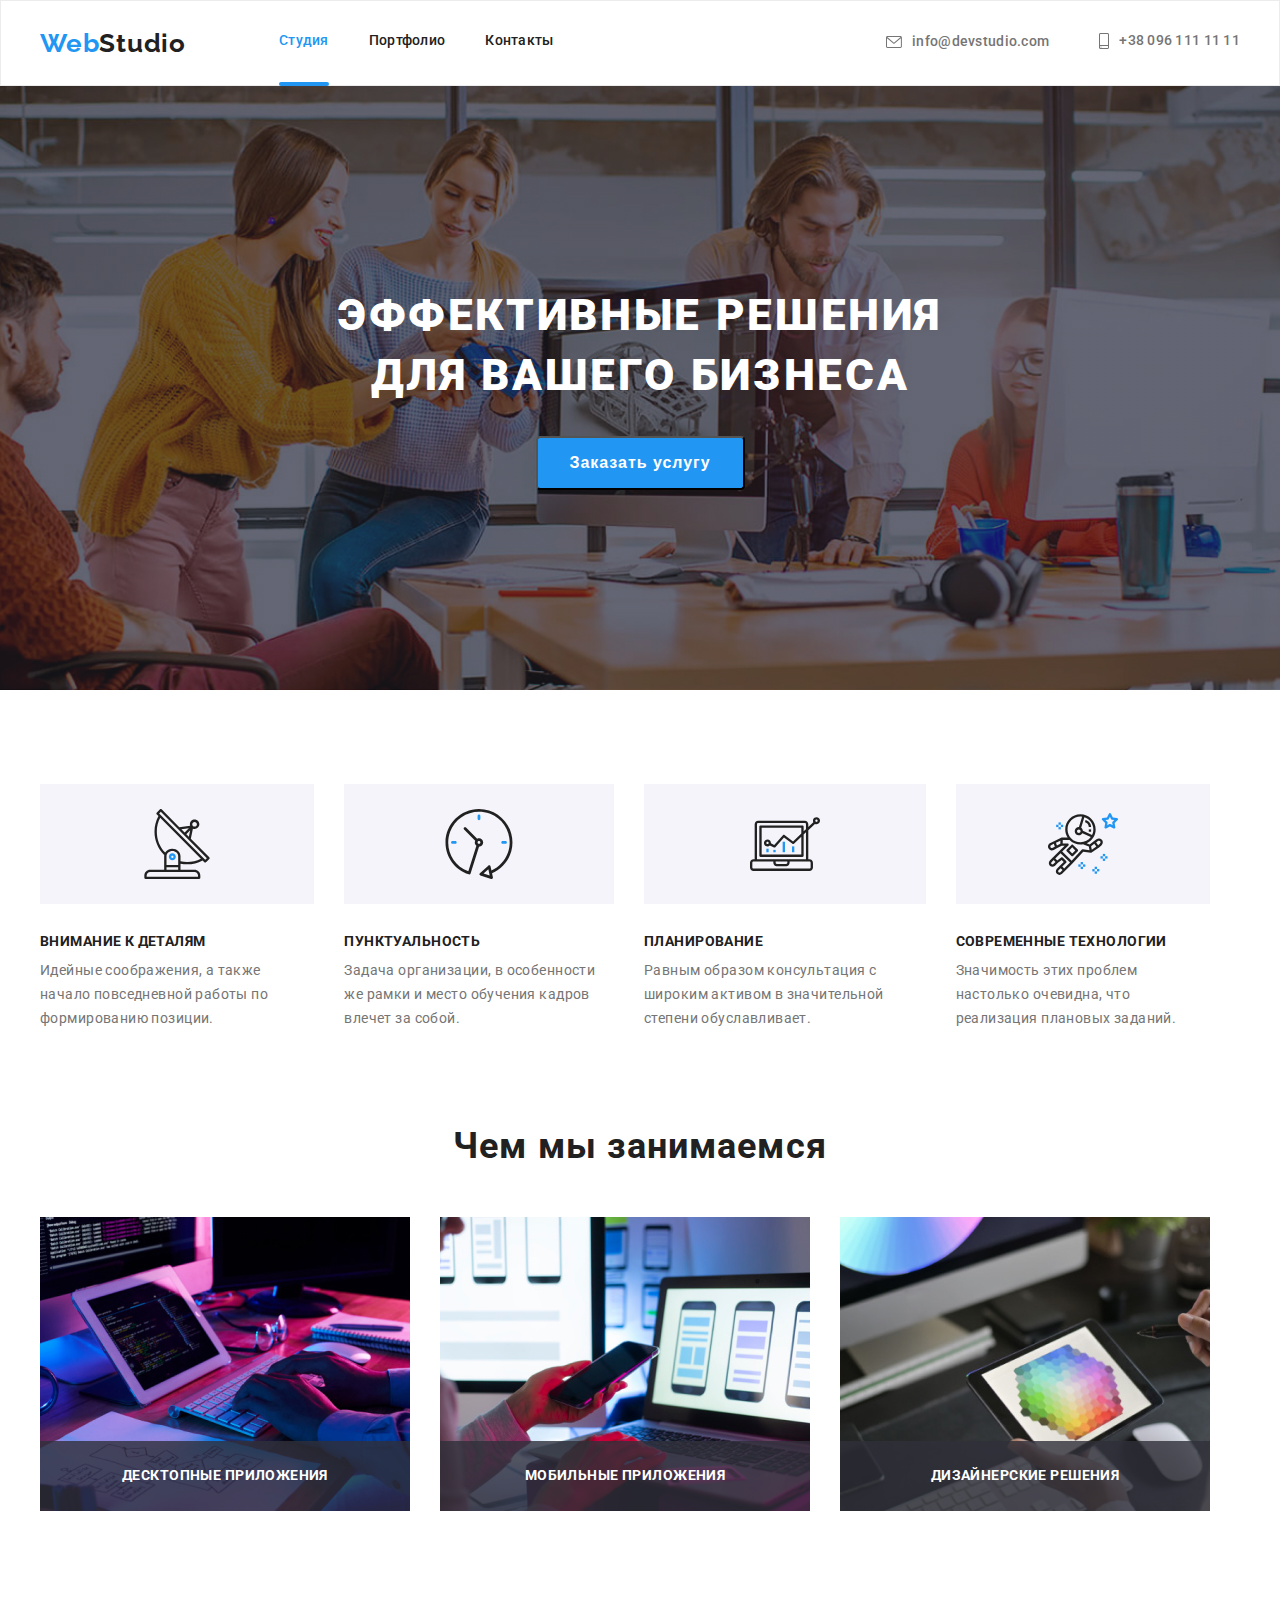
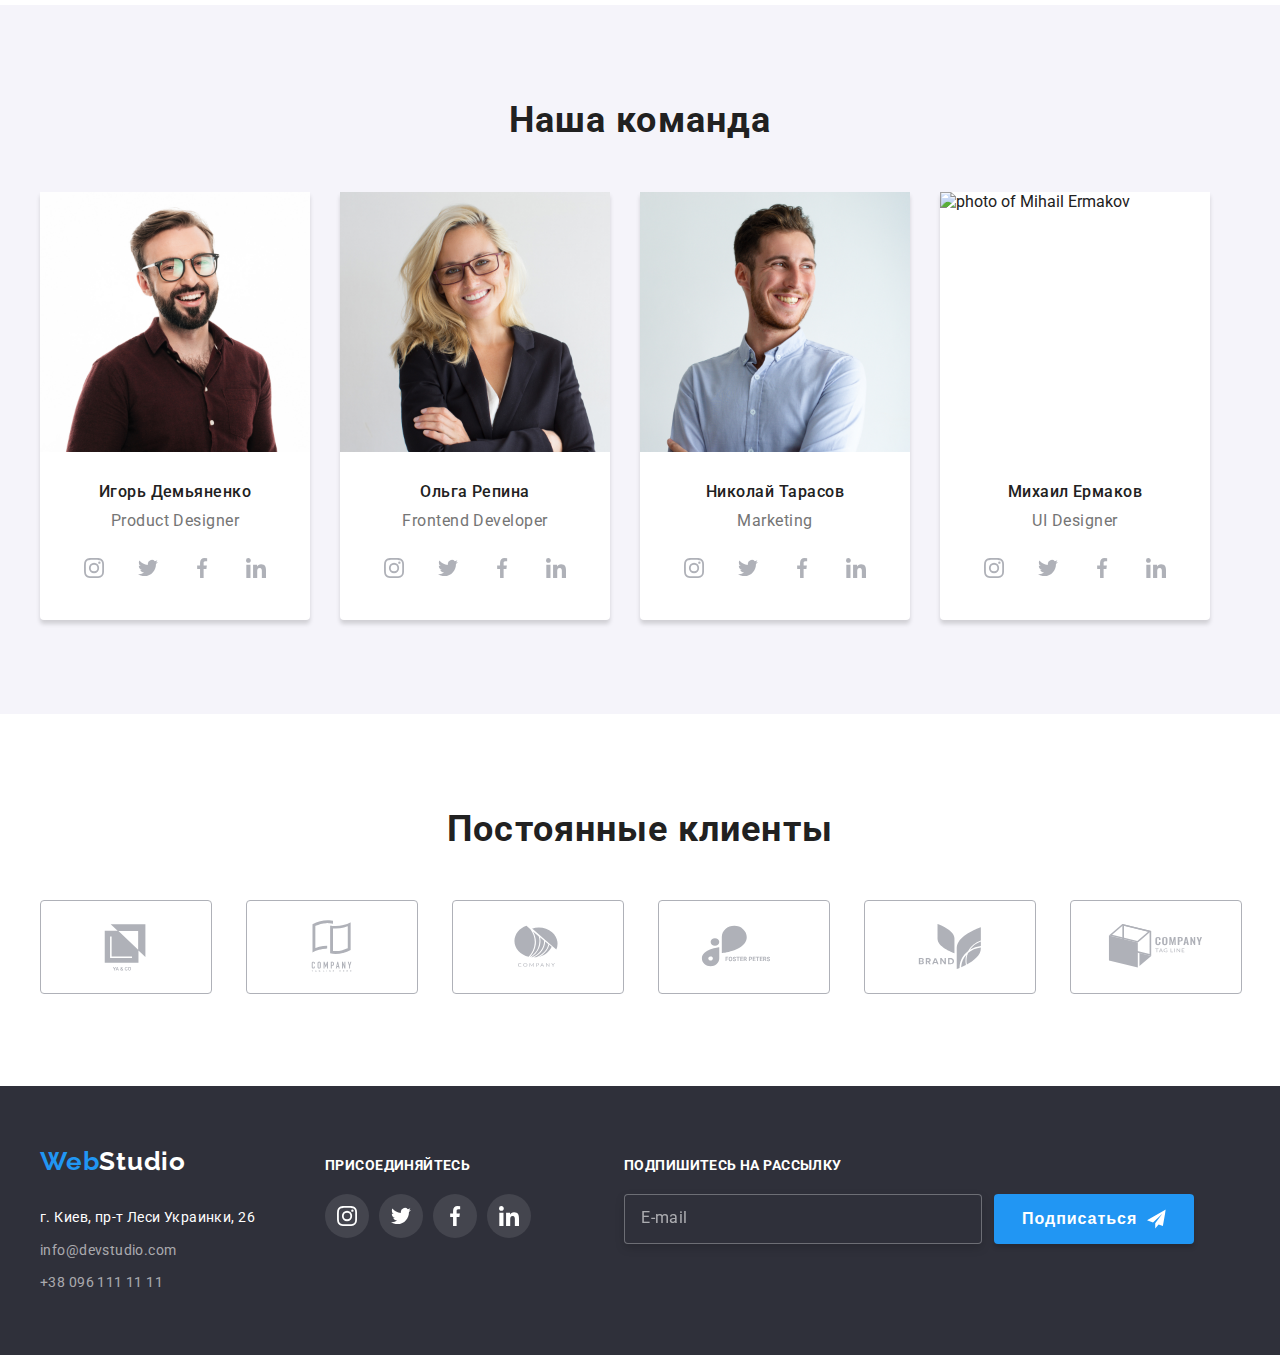
==== commit ea6daf2b: "modal" ====
--- a/index.html
+++ b/index.html
@@ -522,55 +522,54 @@
             <use href="./images/modal/symbol-defs.svg#icon-closed-button"></use>
           </svg>
         </button>
+
+        <form class="form-container">
+          <p class="form-text">Оставьте свои данные, мы вам перезвоним</p>
+
+          <div class="form-field">
+            <label for="name" class="form-label">Имя</label>
+            <input type="text" class="form-input" name="name" id="name" placeholder=" " />
+            <svg class="form-icon" width="18" height="18">
+              <use href="./images/modal/modal-container/sprite-modal.svg#icon-icon"></use>
+            </svg>
+          </div>
+
+          <div class="form-field">
+            <label for="tel" class="form-label">Телефон</label>
+            <input type="tel" class="form-input" name="tel" id="tel" placeholder=" " />
+            <svg class="form-icon" width="18" height="18">
+              <use href="./images/modal/modal-container/sprite-modal.svg#icon-phonetube"></use>
+            </svg>
+          </div>
+
+          <div class="form-field">
+            <label for="mail" class="form-label">Почта</label>
+            <input type="email" class="form-input" name="mail" id="mail" placeholder=" " />
+            <svg class="form-icon" width="16" height="12">
+              <use href="./images/modal/modal-container/sprite-modal.svg#icon-mail"></use>
+            </svg>
+          </div>
+
+          <div class="form-field">
+            <label for="message" class="form-label">Коментарий</label>
+            <textarea
+              id="message"
+              name="text"
+              class="form-message"
+              placeholder="Введите текст"
+            ></textarea>
+          </div>
+
+          <div class="form-field">
+            <label for="policy">Соглашаюсь на всё, за еду</label>
+
+            <input type="checkbox" name="policy" id="policy" />
+          </div>
+
+          <button type="submit">Оставить заявку</button>
+        </form>
       </div>
     </div>
-
-    <form class="form-container">
-      <p class="form-text">Оставьте свои данные, мы вам перезвоним</p>
-
-      <div class="form-field">
-        <label for="name" class="form-label">Имя</label>
-        <input type="text" class="form-input" name="name" id="name" placeholder=" " />
-        <svg class="form-icon" width="18" height="18">
-          <use href="./images/modal-container/symbol-defs.svg#icon-icon"></use>
-        </svg>
-      </div>
-
-      <div class="form-field">
-        <label for="tel" class="form-label">Телефон</label>
-        <input type="tel" class="form-input" name="tel" id="tel" placeholder=" " />
-        <svg class="form-icon" width="18" height="18">
-          <use href="./images/modal-container/symbol-defs.svg#icon-phonetube"></use>
-        </svg>
-      </div>
-
-      <div class="form-field">
-        <label for="mail" class="form-label">Почта</label>
-        <input type="email" class="form-input" name="mail" id="mail" placeholder=" " />
-        <svg class="form-icon" width="16" height="12">
-          <use href="./images/modal-container/symbol-defs.svg#icon-mail"></use>
-        </svg>
-      </div>
-
-      <div class="form-field">
-        <label for="message" class="form-label">Коментарий</label>
-        <textarea
-          id="message"
-          name="text"
-          class="form-message"
-          placeholder="Введите текст"
-        ></textarea>
-      </div>
-
-      <div class="form-field">
-        <label for="policy">Соглашаюсь на всё, за еду</label>
-
-        <input type="checkbox" name="policy" id="policy" />
-      </div>
-
-      <button type="submit">Оставить заявку</button>
-    </form>
-
     <script src="./js/modal.js"></script>
   </body>
 </html>
--- a/css/styles.css
+++ b/css/styles.css
@@ -995,9 +995,9 @@
   width: 18px;
   height: 18px;
 }
-/* .form-input:focus ~ .icon {
-  color: #2196f3;
+.form-input:focus ~ .icon {
+  fill: #2196f3;
+}
+/* .form-input:focus-within > .icon {
+  fill: #2196f3;
 } */
-.form-input:focus-within > .icon {
-  color: #2196f3;
-}
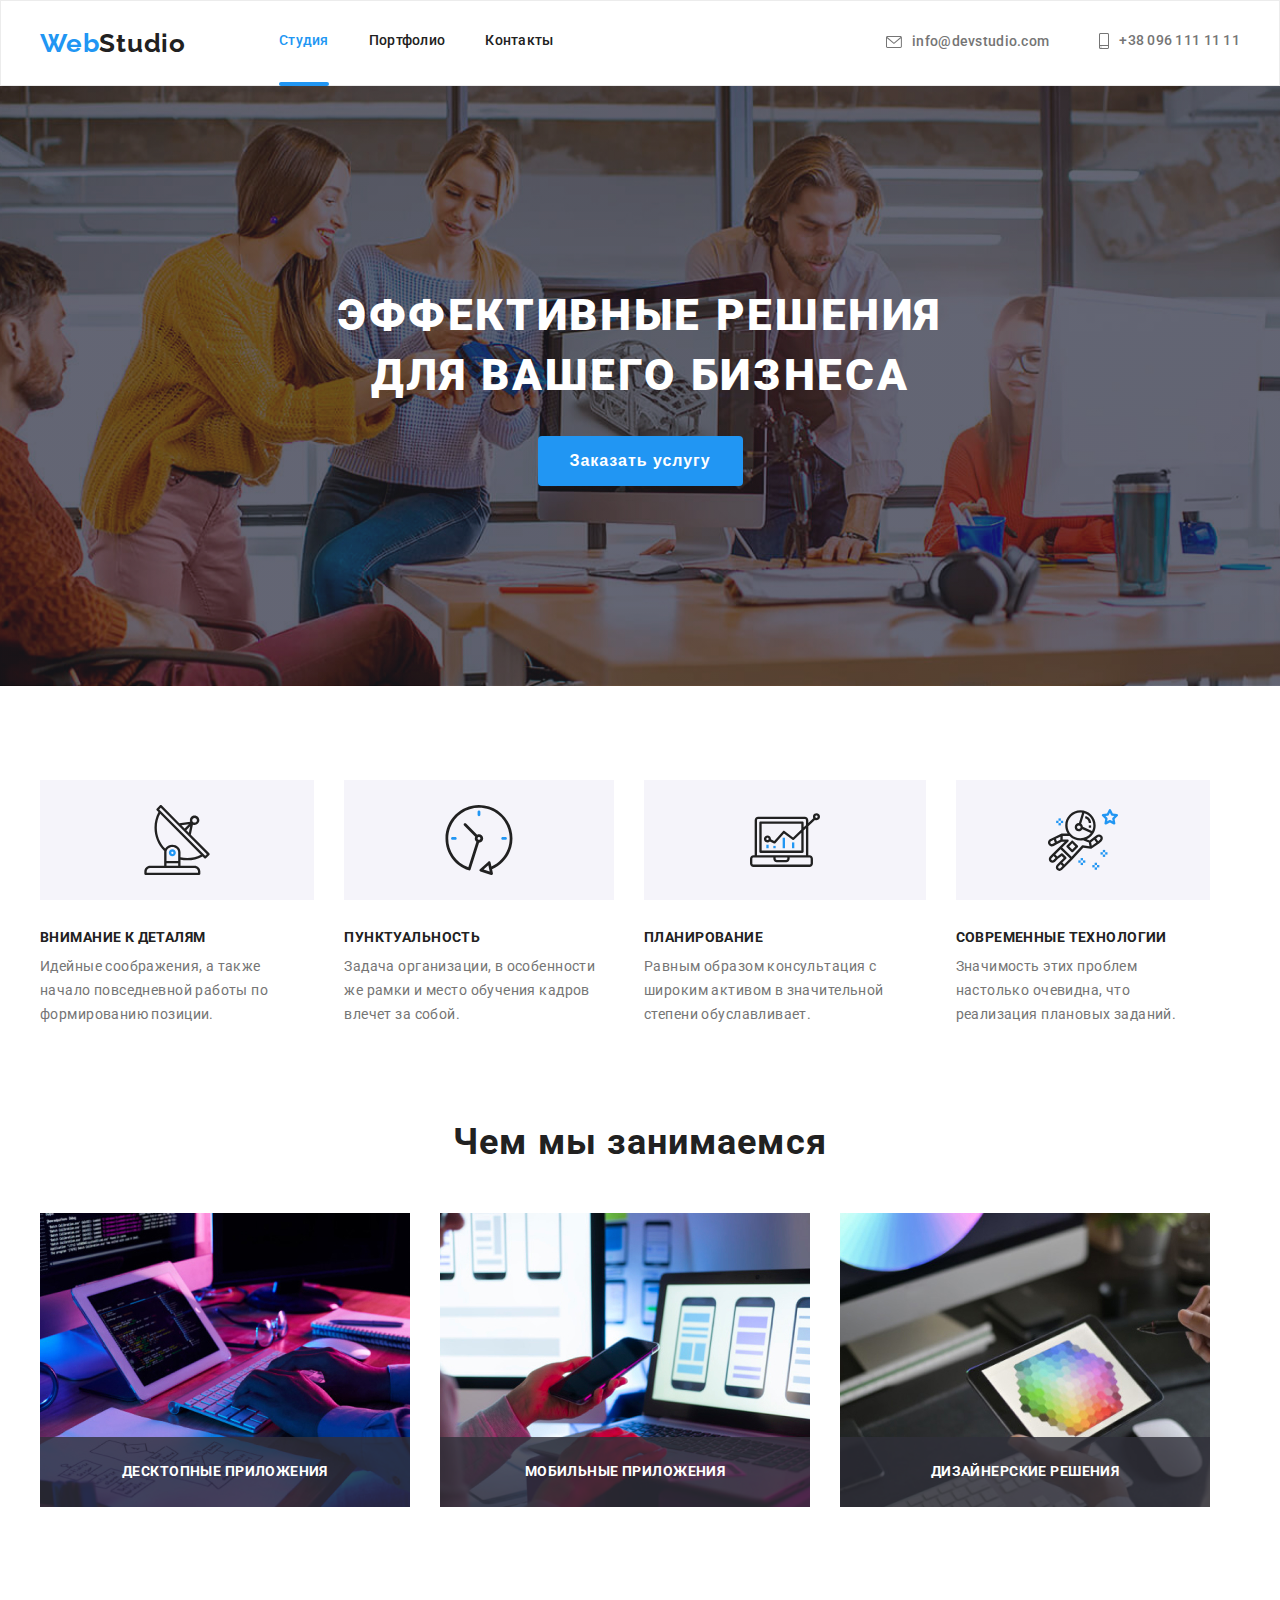
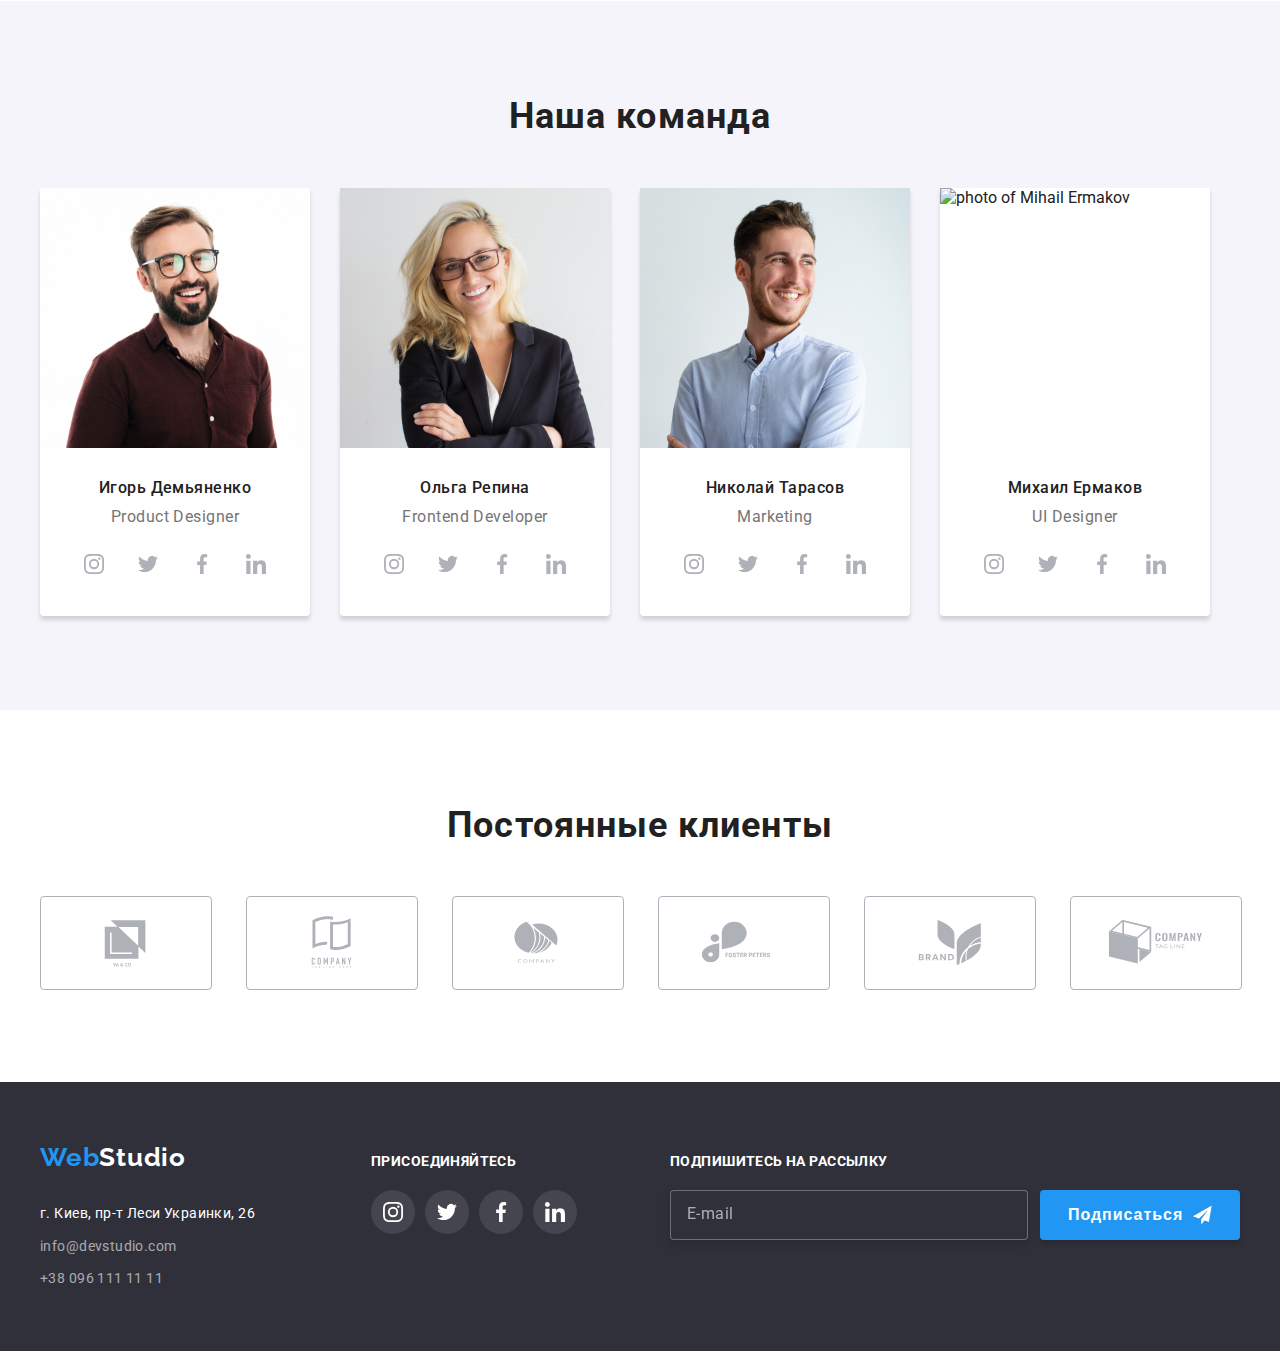
==== commit 57a49d9a: "footer  new" ====
--- a/index.html
+++ b/index.html
@@ -488,8 +488,8 @@
           </div>
           <div class="subscribe-container">
             <h2 class="sub-text">Подпишитесь на рассылку</h2>
-            <ul class="subscribe-email">
-              <li class="subscribe-item">
+            <form class="subscribe-email">
+              
                 <label for="subscribe-email" class="subscribe-title"></label>
                 <input
                   id="subscribe-email"
@@ -498,16 +498,14 @@
                   name="email"
                   placeholder="E-mail"
                 />
-              </li>
-              <li class="subscribe-item">
                 <button type="submit" class="subscribe-submit">
                   Подписаться
                   <svg class="icon-send" width="24" height="24">
                     <use href="./images/footer-networks/sprite-footer2.svg#icon-airplane2"></use>
                   </svg>
                 </button>
-              </li>
-            </ul>
+              
+            </form>
           </div>
         </div>
       </footer>
@@ -528,24 +526,24 @@
 
           <div class="form-field">
             <label for="name" class="form-label">Имя</label>
-            <input type="text" class="form-input" name="name" id="name" placeholder=" " />
-            <svg class="form-icon" width="18" height="18">
+            <input id="name" class="form-input" type="text" name="username" required>
+            <svg class="form-icon">
               <use href="./images/modal/modal-container/sprite-modal.svg#icon-icon"></use>
             </svg>
           </div>
 
           <div class="form-field">
             <label for="tel" class="form-label">Телефон</label>
-            <input type="tel" class="form-input" name="tel" id="tel" placeholder=" " />
-            <svg class="form-icon" width="18" height="18">
+            <input id="name" class="form-input" type="text" name="username" required>
+            <svg class="form-icon">
               <use href="./images/modal/modal-container/sprite-modal.svg#icon-phonetube"></use>
             </svg>
           </div>
 
           <div class="form-field">
             <label for="mail" class="form-label">Почта</label>
-            <input type="email" class="form-input" name="mail" id="mail" placeholder=" " />
-            <svg class="form-icon" width="16" height="12">
+            <input id="name" class="form-input" type="text" name="username" required>
+            <svg class="form-icon">
               <use href="./images/modal/modal-container/sprite-modal.svg#icon-mail"></use>
             </svg>
           </div>
@@ -560,13 +558,21 @@
             ></textarea>
           </div>
 
-          <div class="form-field">
-            <label for="policy">Соглашаюсь на всё, за еду</label>
-
-            <input type="checkbox" name="policy" id="policy" />
-          </div>
-
-          <button type="submit">Оставить заявку</button>
+          <div class="form-checkbox">
+            <label class="checkbox-modal"
+              >Соглашаюсь с рассылкой и принимаю <span class="modal-link"><span>Условия
+              договора</span>
+              <input type="checkbox" name="checkbox" class="checkbox">
+              <svg class="checkbox-icon" >
+              <use href="./images/modal/modal-container/sprite-check.svg#icon-icon-check22"></use>
+              </svg>
+              </label>
+          </div>
+              <button type="submit" class="click"><span class="click-title">Отправить</span></button>
+            
+          
+
+          
         </form>
       </div>
     </div>
--- a/css/styles.css
+++ b/css/styles.css
@@ -5,16 +5,13 @@
   --accent-color: #2196f3;
   --accent-color-sec: #1a72b9;
   --background-color: #2f303a;
+  --background-color-modal: #188ce8;
   --logo-color: #000000;
   --backing-color: #f5f4fa;
   --header-color: #ececec;
   --portfolio-color: #e5e5e5;
   --clients-color: #afb1b8;
   --time: cubic-bezier(0.4, 0, 0.2, 1);
-
-  /* первичный цвет фона - #E5E5E5; */
-  /*  вторичный цвет фона - #F5F4FA;*/
-  /* основной фон кнопок партфолио #F5F4FA */
 }
 h1,
 h2,
@@ -74,7 +71,6 @@
 }
 .nav-box {
   align-items: center;
-  /* justify-content: space-between; */
   background-color: var(--accent-color-text);
 }
 
@@ -143,12 +139,6 @@
 .site-nav {
   display: flex;
 }
-/* .site-nav .item+ .item{
-  margin-left: 50px;
-} */
-/* .site-nav .item:not(:last-child) {
-  margin-right: 50px;
-} */
 .site-nav .link {
   display: block; /* делает элемент блочным */
   padding-top: 32px;
@@ -248,6 +238,7 @@
   text-decoration: none;
   border-radius: 4px;
   padding: 10px 32px;
+  border: transparent;
 
   transition: background-color 250ms var(--time);
 }
@@ -661,7 +652,7 @@
   color: var(--accent-color);
 }
 .footer-addres {
-  display: inline-block;
+  flex-grow: 1;
 }
 .address-map {
   display: inline-block;
@@ -755,26 +746,19 @@
 
 .subscribe-container {
   width: 570px;
-  height: 86px;
   margin-left: 93px;
-  display: flex;
+  /* display: flex;
   align-items: flex-start;
-  flex-direction: column;
+  flex-direction: column; */
 }
 .subscribe-email {
   display: flex;
   justify-content: center;
   align-items: center;
-
-  /* display: inline-block;
-  margin-right: 12px; */
-}
-.subscribe-item {
   margin-top: 20px;
 }
+
 .sub-text {
-  /* margin-bottom: 20px; */
-
   font-weight: 700;
   font-size: 14px;
   line-height: 1.14;
@@ -897,7 +881,6 @@
   width: 528px;
   height: 581px;
   padding: 40px;
-  outline: 1px solid tomato;
 
   cursor: pointer;
   display: flex;
@@ -906,7 +889,6 @@
 .form-text {
   margin-bottom: 12px;
   color: #212121;
-  /* color: var(--titles-text-color-first); */
   font-style: normal;
   font-weight: 700;
   font-size: 20px;
@@ -917,40 +899,20 @@
 .form-field {
   margin-bottom: 10px;
   position: relative;
-  /* display: flex;
-  flex-direction: column;
-
-  font-weight: 400;
-  font-size: 12px;
-  line-height: 1.21;
-  letter-spacing: 0.01em; */
-}
-/* .form-field input {
-  margin: 0;
-  padding: 12px 15px;
-  width: 448px;
-  height: 40px;
-  border-radius: 4px;
-  border: 1px solid rgba(33, 33, 33, 0.2);
-} */
+}
+
 .form-label {
   display: block;
   font-style: normal;
   font-size: 12px;
   line-height: 1.17;
   letter-spacing: 0.01em;
-  color: #757575;
+  color: var(--text-color);
   margin-bottom: 4px;
   cursor: pointer;
   position: relative;
 }
-/* .form-field label {
-  margin-bottom: 4px;
-} */
-
-/* .form-input:hover + .form-label {
-  color: red;
-} */
+
 .form-input,
 .form-message {
   width: 100%;
@@ -965,9 +927,13 @@
 .form-input:focus {
   outline: 1px solid #2196f3;
 }
+.form-input:focus + .form-icon {
+  fill: var(--accent-color);
+}
+
 .form-message {
   display: block;
-  margin-bottom: 10px;
+
   width: 100%;
   height: 120px;
   resize: none;
@@ -978,8 +944,8 @@
   outline: none;
 }
 .form-message:focus {
-  outline: 1px solid #2196f3;
-  border: 1px solid #2196f3;
+  outline: 1px solid var(--accent-color);
+  border: 1px solid var(--accent-color);
 }
 .form-message::placeholder {
   font-style: normal;
@@ -994,10 +960,96 @@
   left: 12px;
   width: 18px;
   height: 18px;
+  fill: var(--titles-text-color-first);
 }
 .form-input:focus ~ .icon {
-  fill: #2196f3;
+  fill: var(--accent-color);
 }
 /* .form-input:focus-within > .icon {
   fill: #2196f3;
 } */
+.form-checkbox {
+  position: relative;
+  display: inline-flex;
+  justify-content: center;
+  align-items: center;
+  /* margin-top: 20px; */
+  margin-bottom: 30px;
+  width: 100%;
+  cursor: pointer;
+}
+.checkbox-modal {
+  font-size: 14px;
+  line-height: 1.71;
+  letter-spacing: 0.03em;
+  color: var(--text-color);
+  cursor: pointer;
+}
+.checkbox-modal .modal-link {
+  color: var(--accent-color);
+  text-decoration: underline;
+}
+.checkbox {
+  position: absolute;
+  display: flex;
+  clip: rect(0 0 0 0);
+  width: 1px;
+  height: 1px;
+  margin: -1px;
+  overflow: hidden;
+}
+.checkbox-modal::before {
+  content: '';
+  display: inline-flex;
+  text-align: center;
+  width: 15px;
+  height: 15px;
+  border: 2px solid var(--titles-text-color-first);
+  border-radius: 2px;
+  margin-right: 7px;
+}
+.checkbox-icon {
+  position: absolute;
+  top: 3px;
+  left: 12px;
+  width: 16px;
+  height: 16px;
+  opacity: 0;
+  pointer-events: none;
+
+  background-color: var(--accent-color);
+  fill: var(--accent-color-text);
+  border: 2px solid var(--accent-color);
+  border-radius: 2px;
+  cursor: pointer;
+}
+.checkbox:focus {
+  outline-color: var(--accent-color);
+  border: 2px solid var(--accent-color);
+  border-radius: 2px;
+}
+.checkbox:checked + .checkbox-icon {
+  opacity: 1;
+  transition: opacity 250ms var(--time);
+  background-origin: border-box;
+}
+.click {
+  text-align: center;
+  margin: 0 124px;
+  width: 200px;
+  height: 50px;
+
+  cursor: pointer;
+
+  background-color: var(--background-color-modal);
+  box-shadow: 0px 4px 4px rgba(0, 0, 0, 0.15);
+  border-radius: 4px;
+  border: transparent;
+}
+.click-title {
+  font-weight: 700;
+  font-size: 16px;
+  line-height: 1.87;
+  letter-spacing: 0.06em;
+  color: #ffffff;
+}
